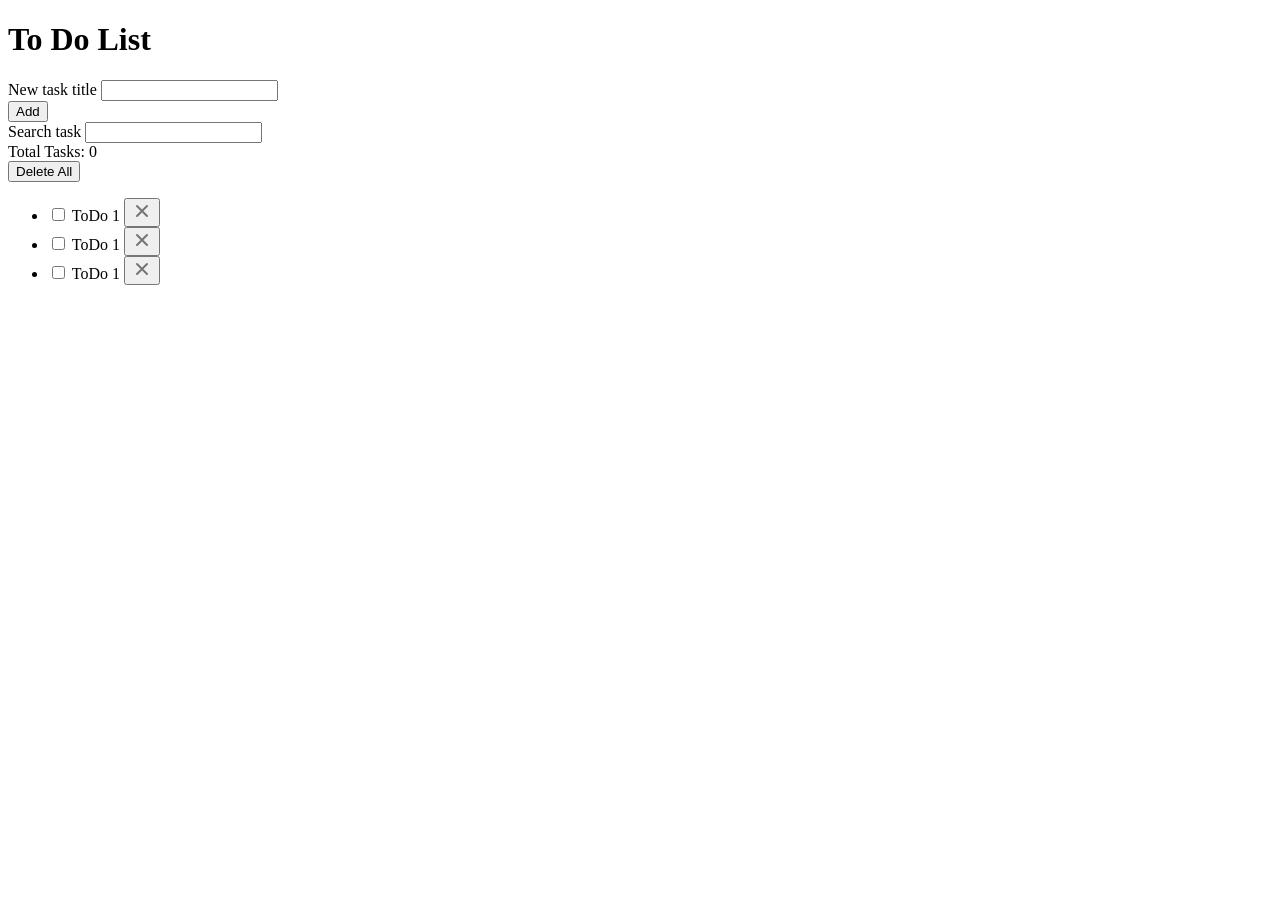
==== src/index.html @ 6519aeab "add structure, made markup" ====
<!doctype html>
<html lang="en">
<head>
    <meta charset="UTF-8">
    <meta name="viewport" content="width=device-width">
    <title>To Do List</title>
    <link rel="stylesheet" href="/styles/index.css">
    <script src="script.js" type="module"></script>
</head>
<body>

<div class="todo" data-js-todo>
   <h1 class="todo__title">To Do List</h1>
    <form class="todo__form" data-js-form-new-task-form>
        <div class="todo__field field">
            <label class="field__label" for="new-task" data-js-todo-label>
                New task title
            </label>
            <input class="field__input" id="new-task" placeholder=" " autocomplete="off" data-js-form-new-task-input>

        </div>
        <button class="button" type="submit">Add</button>
    </form>
    <form class="todo__form" data-js-form-search-task-form>
        <div class="todo__field field">
            <label class="field__label" for="search-task" data-js-todo-label>
                Search task
            </label>
            <input class="field__input" id="search-task" placeholder=" " autocomplete="off" type="search" data-js-form-search-task-input>

        </div>
    </form>
    <div class="todo__info">
        <div class="todo__total-tasks">
            Total Tasks: <span data-js-todo-total-tasks>0</span>
        </div>
        <button class="todo__delete-all-utton" type="button" data-js-delete-all-button>
            Delete All
        </button>
    </div>
    <ul class="todo__list" data-js-todo-list>
        <li class="todo__item todo-item" data-js-todo-item>
            <input class="todo__item-checkbox" id="todo-1" type="checkbox" data-js-todo-item-checkbox>
            <label for="todo-1" class="todo__item-label">ToDo 1</label>
            <button class="todo__item-delete-button" type="button" aria-label="Delete" title="Delete" data-js-todo-delete-button>
                <svg width="20" height="20" viewBox="0 0 20 20" fill="none" xmlns="http://www.w3.org/2000/svg">
                    <path d="M15 5L5 15M5 5L15 15" stroke="#757575" stroke-width="2" stroke-linecap="round" stroke-linejoin="round"/>
                </svg>
            </button>
        </li>
        <li class="todo__item todo-item" data-js-todo-item>
            <input class="todo__item-checkbox" id="todo-1" type="checkbox" data-js-todo-item-checkbox>
            <label for="todo-1" class="todo__item-label">ToDo 1</label>
            <button class="todo__item-delete-button" type="button" aria-label="Delete" title="Delete" data-js-todo-delete-button>
                <svg width="20" height="20" viewBox="0 0 20 20" fill="none" xmlns="http://www.w3.org/2000/svg">
                    <path d="M15 5L5 15M5 5L15 15" stroke="#757575" stroke-width="2" stroke-linecap="round" stroke-linejoin="round"/>
                </svg>
            </button>
        </li>
        <li class="todo__item todo-item" data-js-todo-item>
            <input class="todo__item-checkbox" id="todo-1" type="checkbox" data-js-todo-item-checkbox>
            <label for="todo-1" class="todo__item-label">ToDo 1</label>
            <button class="todo__item-delete-button" type="button" aria-label="Delete" title="Delete" data-js-todo-delete-button>
                <svg width="20" height="20" viewBox="0 0 20 20" fill="none" xmlns="http://www.w3.org/2000/svg">
                    <path d="M15 5L5 15M5 5L15 15" stroke="#757575" stroke-width="2" stroke-linecap="round" stroke-linejoin="round"/>
                </svg>
            </button>
        </li>
    </ul>
    <div class="todo__empty-message" data-js-todo-empty-message></div>
</div>

</body>
</html>
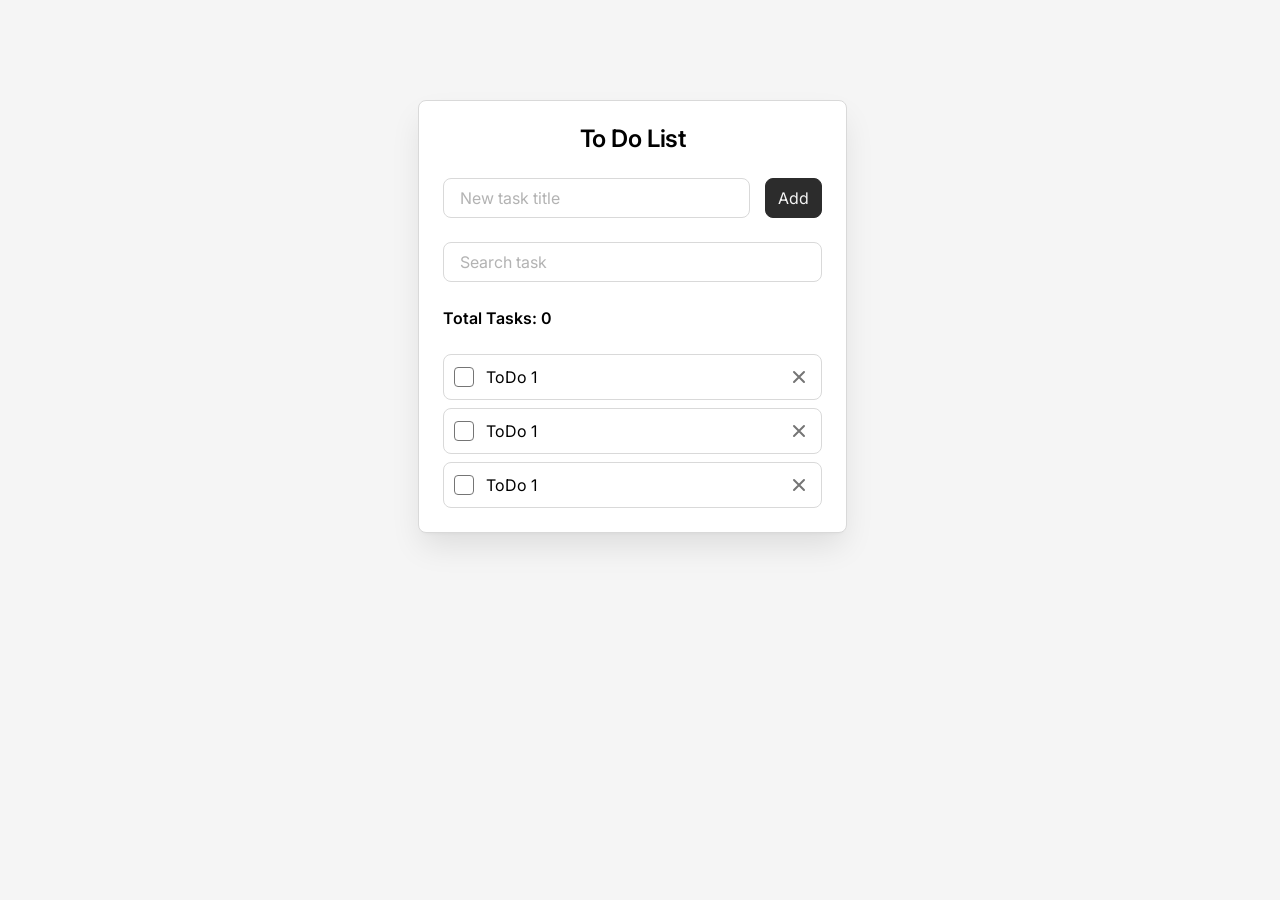
==== commit 97675cbb: "added styles" ====
--- a/src/index.html
+++ b/src/index.html
@@ -4,7 +4,7 @@
     <meta charset="UTF-8">
     <meta name="viewport" content="width=device-width">
     <title>To Do List</title>
-    <link rel="stylesheet" href="/styles/index.css">
+    <link rel="stylesheet" href="styles/index.css">
     <script src="script.js" type="module"></script>
 </head>
 <body>
@@ -34,7 +34,7 @@
         <div class="todo__total-tasks">
             Total Tasks: <span data-js-todo-total-tasks>0</span>
         </div>
-        <button class="todo__delete-all-utton" type="button" data-js-delete-all-button>
+        <button class="todo__delete-all-button" type="button" data-js-delete-all-button>
             Delete All
         </button>
     </div>
--- a/src/styles/index.css
+++ b/src/styles/index.css
@@ -0,0 +1,9 @@
+@import 'normalize.css';
+@import 'fonts.css';
+@import 'variables.css';
+@import 'globals.css';
+
+@import 'components/button.css';
+@import 'components/field.css';
+@import 'components/todo.css';
+@import 'components/todo-item.css';
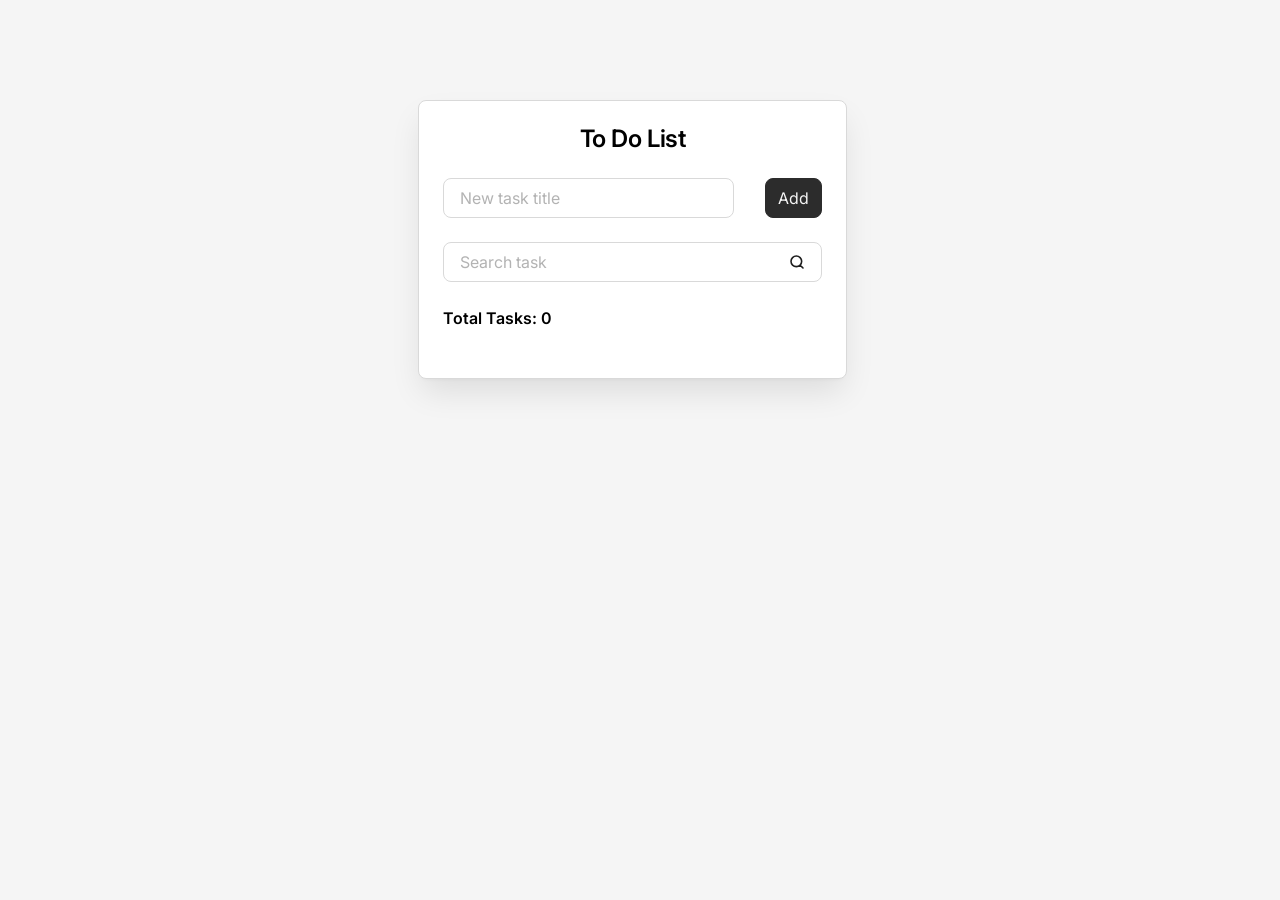
==== commit 2f53e9ba: "it doesn't work" ====
--- a/src/index.html
+++ b/src/index.html
@@ -39,33 +39,6 @@
         </button>
     </div>
     <ul class="todo__list" data-js-todo-list>
-        <li class="todo__item todo-item" data-js-todo-item>
-            <input class="todo__item-checkbox" id="todo-1" type="checkbox" data-js-todo-item-checkbox>
-            <label for="todo-1" class="todo__item-label">ToDo 1</label>
-            <button class="todo__item-delete-button" type="button" aria-label="Delete" title="Delete" data-js-todo-delete-button>
-                <svg width="20" height="20" viewBox="0 0 20 20" fill="none" xmlns="http://www.w3.org/2000/svg">
-                    <path d="M15 5L5 15M5 5L15 15" stroke="#757575" stroke-width="2" stroke-linecap="round" stroke-linejoin="round"/>
-                </svg>
-            </button>
-        </li>
-        <li class="todo__item todo-item" data-js-todo-item>
-            <input class="todo__item-checkbox" id="todo-1" type="checkbox" data-js-todo-item-checkbox>
-            <label for="todo-1" class="todo__item-label">ToDo 1</label>
-            <button class="todo__item-delete-button" type="button" aria-label="Delete" title="Delete" data-js-todo-delete-button>
-                <svg width="20" height="20" viewBox="0 0 20 20" fill="none" xmlns="http://www.w3.org/2000/svg">
-                    <path d="M15 5L5 15M5 5L15 15" stroke="#757575" stroke-width="2" stroke-linecap="round" stroke-linejoin="round"/>
-                </svg>
-            </button>
-        </li>
-        <li class="todo__item todo-item" data-js-todo-item>
-            <input class="todo__item-checkbox" id="todo-1" type="checkbox" data-js-todo-item-checkbox>
-            <label for="todo-1" class="todo__item-label">ToDo 1</label>
-            <button class="todo__item-delete-button" type="button" aria-label="Delete" title="Delete" data-js-todo-delete-button>
-                <svg width="20" height="20" viewBox="0 0 20 20" fill="none" xmlns="http://www.w3.org/2000/svg">
-                    <path d="M15 5L5 15M5 5L15 15" stroke="#757575" stroke-width="2" stroke-linecap="round" stroke-linejoin="round"/>
-                </svg>
-            </button>
-        </li>
     </ul>
     <div class="todo__empty-message" data-js-todo-empty-message></div>
 </div>
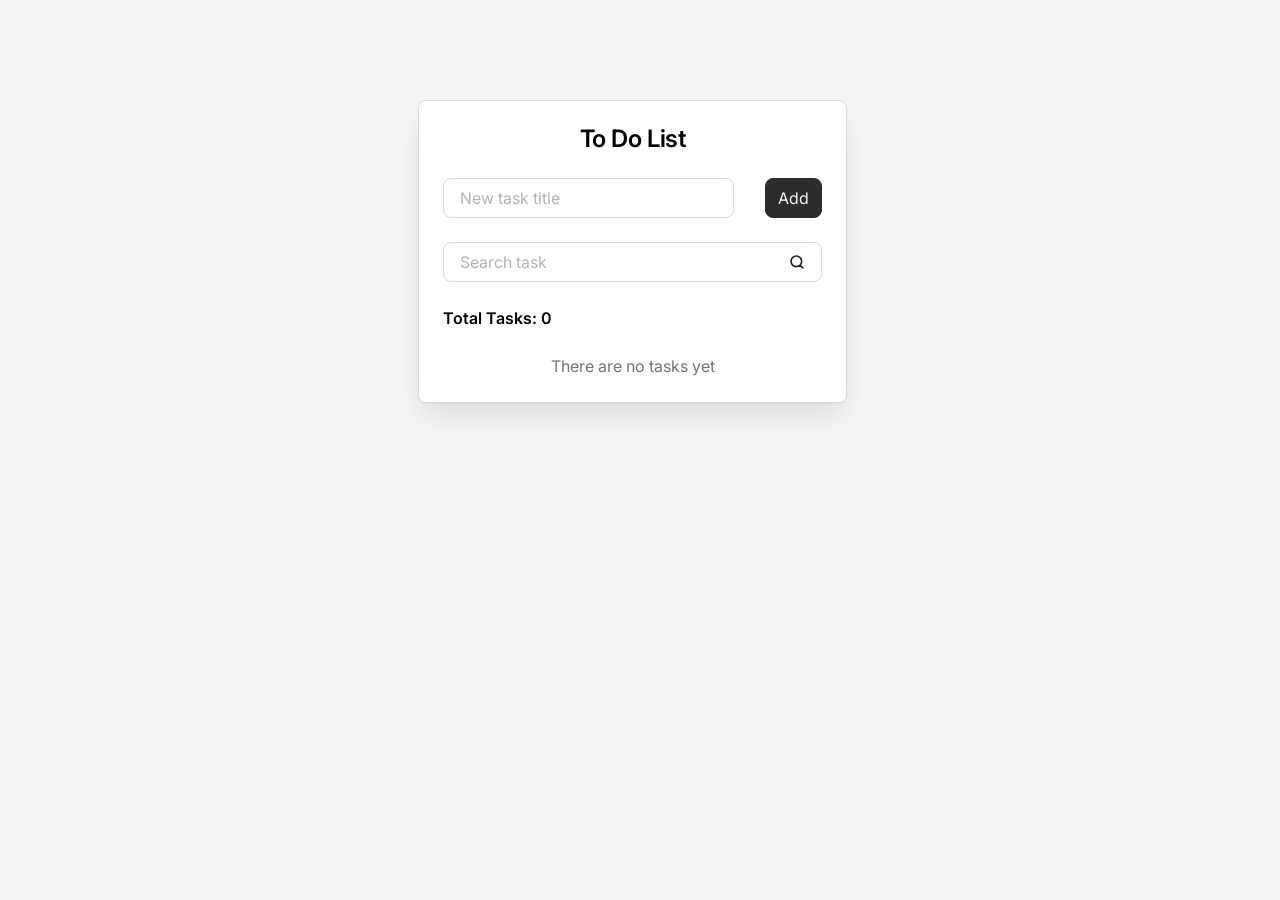
==== commit f6638ca0: "it works" ====
--- a/src/index.html
+++ b/src/index.html
@@ -11,22 +11,22 @@
 
 <div class="todo" data-js-todo>
    <h1 class="todo__title">To Do List</h1>
-    <form class="todo__form" data-js-form-new-task-form>
+    <form class="todo__form" data-js-todo-new-task-form>
         <div class="todo__field field">
             <label class="field__label" for="new-task" data-js-todo-label>
                 New task title
             </label>
-            <input class="field__input" id="new-task" placeholder=" " autocomplete="off" data-js-form-new-task-input>
+            <input class="field__input" id="new-task" placeholder=" " autocomplete="off" data-js-todo-new-task-input>
 
         </div>
         <button class="button" type="submit">Add</button>
     </form>
-    <form class="todo__form" data-js-form-search-task-form>
+    <form class="todo__form" data-js-todo-search-task-form>
         <div class="todo__field field">
             <label class="field__label" for="search-task" data-js-todo-label>
                 Search task
             </label>
-            <input class="field__input" id="search-task" placeholder=" " autocomplete="off" type="search" data-js-form-search-task-input>
+            <input class="field__input" id="search-task" placeholder=" " autocomplete="off" type="search" data-js-todo-search-task-input>
 
         </div>
     </form>
@@ -34,7 +34,7 @@
         <div class="todo__total-tasks">
             Total Tasks: <span data-js-todo-total-tasks>0</span>
         </div>
-        <button class="todo__delete-all-button" type="button" data-js-delete-all-button>
+        <button class="todo__delete-all-button" type="button" data-js-todo-delete-all-button>
             Delete All
         </button>
     </div>
